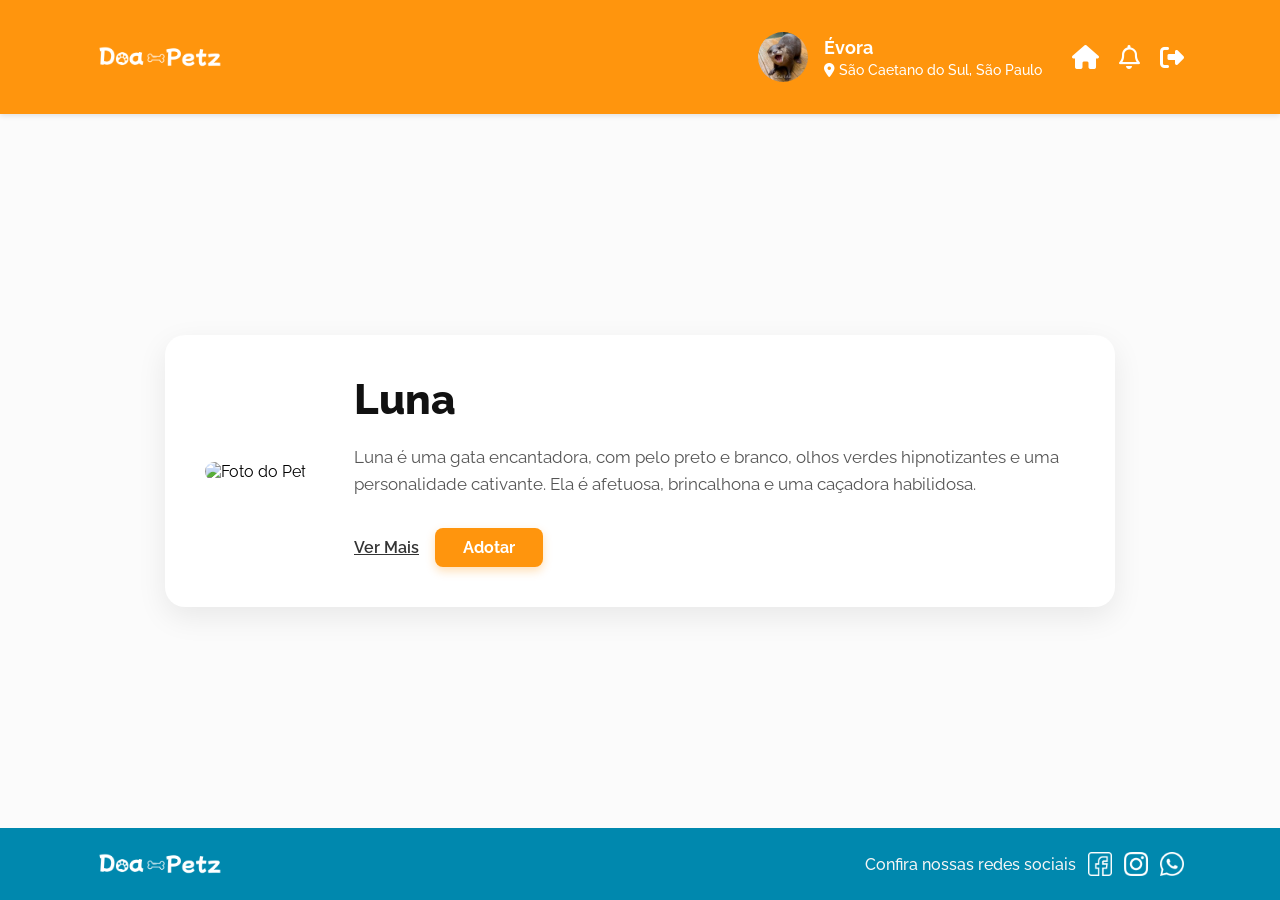
==== detalhes-pets.html @ 4693562c "Criaçao dos arquivos HTM CSS JS" ====
<!DOCTYPE html>
<html lang="pt-BR">
<head>
    <meta charset="UTF-8">
    <meta name="viewport" content="width=device-width, initial-scale=1.0">
    <title>Doa Petz - Detalhes do Pet</title>
    <!-- FontAwesome para os ícones -->
    <link rel="stylesheet" href="https://cdnjs.cloudflare.com/ajax/libs/font-awesome/6.4.0/css/all.min.css">
    <link rel="stylesheet" href="estilo.css">
</head>
<body class="pagina-detalhes">


    <!-- Cabeçalho Logado -->
    <header class="cabecalho-detalhes">
        <nav class="menu">
            <a href="encontrar-pets.html">
                <img class="logomarca" src="./Assets/doapetz-branco.png" alt="Logo DoaPetz">
            </a>
           
            <div class="perfil-cabecalho-detalhes">
                <div class="info-usuario">
                    <img src="./Assets/LONTRA.png" alt="Foto do Usuário" class="foto-perfil">
                    <div class="dados-usuario">
                        <span class="nome-usuario">Évora</span>
                        <span class="localizacao"><i class="fa-solid fa-location-dot"></i> São Caetano do Sul, São Paulo</span>
                    </div>
                </div>


                <div class="acoes-direita">
                    <a href="encontrar-pets.html" class="icone-cabecalho" title="Voltar para Encontrar Pets">
                        <i class="fa-solid fa-house"></i>
                    </a>
                    <div class="icone-cabecalho" title="Notificações">
                        <i class="fa-regular fa-bell"></i>
                    </div>
                    <!-- Botão de Sair unificado -->
                    <div class="icone-cabecalho" id="btn-sair" title="Sair da Conta" style="cursor: pointer;">
                        <i class="fa-solid fa-right-from-bracket"></i>
                    </div>
                </div>
            </div>
        </nav>
    </header>


    <main class="corpo-detalhe-pet">
        <div class="card-detalhe-container">
           
            <!-- Adicionamos um ID (imagem-pet) para o JavaScript conseguir trocar a foto -->
            <div class="detalhe-imagem">
                <img src="./Assets/luna2.webp" alt="Foto do Pet" id="imagem-pet">
            </div>


            <div class="detalhe-info">
                <!-- Adicionamos um ID (nome-pet) para o JavaScript trocar o título -->
                <h1 class="nome-pet-titulo" id="nome-pet">Luna</h1>
               
                <!-- Adicionamos um ID (descricao-pet) para o JavaScript trocar o texto -->
                <p class="descricao-pet-texto" id="descricao-pet">
                    Luna é uma gata encantadora, com pelo preto e branco, olhos verdes hipnotizantes e uma personalidade cativante. Ela é afetuosa, brincalhona e uma caçadora habilidosa.
                </p>
               
                <div class="botoes-acao-pet">
                    <button class="btn-ver-mais" id="btn-ver-mais">Ver Mais</button>
                    <button class="btn-adotar" id="btn-adotar">Adotar</button>
                </div>
            </div>
        </div>
    </main>


    <footer class="rodape">
        <div class="conteudo-rodape">
            <img class="logomarca" src="./Assets/doapetz-branco.png" alt="Logo DoaPetz">
            <div class="redes-sociais">
                <p>Confira nossas redes sociais</p>
                <img class="icone-social" src="./Assets/facebook.png" alt="Facebook">
                <img class="icone-social" src="./Assets/instagram.png" alt="Instagram">
                <img class="icone-social" src="./Assets/whatsapp.png" alt="WhatsApp">
            </div>
        </div>
    </footer>
---- estilo.css ----
@import url('https://fonts.googleapis.com/css2?family=Raleway:ital,wght@0,100;0,200;0,300;0,400;0,500;0,600;0,700;0,800;0,900;1,100;1,200;1,300;1,400;1,500;1,600;1,700;1,800;1,900&display=swap');
@import url('https://fonts.googleapis.com/css2?family=Mochiy+Pop+One&display=swap');

/* Definir propriedades Globais */
* {
    margin: 0px;
    padding: 0px;
    box-sizing: border-box;
    font-family: 'Raleway', sans-serif;
}

html {
    background-color: #fbfbfb;
}

/* Padronização da Logo em todas as páginas */
.logomarca {
    width: 130px;
    height: auto;
    display: block;
}

.titulo {
    font-size: 48px;
    font-weight: 700;
    line-height: 4rem;
    color: #33303E;
}

.descricao {
    font-size: 24px;
    font-weight: 500;
    line-height: 2.5rem;
    color: #4e4b59;
}

/* =========================================
   PADRONIZAÇÃO DA ALTURA DO CABEÇALHO
   ========================================= */
.cabecalho, .cabecalho-detalhes, .cabecalho-app {
    background-color: #ff950d !important;
    padding: 32px 0 !important; /* Altura unificada, robusta e idêntica em todas as telas */
    box-shadow: 0px 2px 5px rgba(0, 0, 0, 0.1);
    width: 100%;
}

.menu {
    width: 85%;
    margin: 0 auto;
    display: flex;
    flex-direction: row;
    justify-content: space-between;
    align-items: center;
}

.links-navegacao {
    display: flex;
    flex-direction: row;
    list-style-type: none;
    color: #fff;
}

.links-navegacao li a {
    text-decoration: none;
    padding: 16px;
    font-size: 1.4rem;
    font-weight: 600;
    color: #fff;
}

li.registrar a {
    color: #fff;
}

li.registrar a:hover {
    color: #fff;
    font-size: 1.5rem;
    padding: 0 10px;
    transition: 0.5s ease;
}

/* Corpo principal da Home */
.corpo {
    padding-top: 48px;
    padding-bottom: 48px;
}

.painel-principal {
    display: flex;
    flex-direction: row;
    align-items: center;
    width: 85%;
    margin: 0 auto;
    justify-content: space-between;
    margin-bottom: 128px;
}

.anuncio-petz {
    width: 50%;
    display: flex;
    flex-direction: column;
    align-items: flex-start;
    gap: 30px;
}

.botao-principal {
    font-size: 19px;
    font-family: 'Mochiy Pop One', sans-serif;
    padding: 16px 32px;
    background-color: #ff950d;
    color: #f5f5f5;
    border-radius: 10px;
    border: 1px solid #f5f5f5;
    cursor: pointer;
}

.imagens-petz {
    display: flex;
    flex-direction: row;
    gap: 30px;
}

.fotos-da-esquerda,
.fotos-da-direita {
    display: flex;
    flex-direction: column;
    justify-content: space-between;
}

.fotos-da-esquerda img {
    width: 10vw;
    border-radius: 8px;
}

.fotos-da-direita img {
    width: 22vw;
    border-radius: 8px;
}

/* Rodape */
.rodape {
    background-color: #0088ae;
}

.conteudo-rodape {
    padding-top: 24px;
    padding-bottom: 24px;
    width: 85%;
    margin: 0 auto;
    display: flex;
    flex-direction: row;
    justify-content: space-between;
    align-items: center;
}

.redes-sociais {
    display: flex;
    flex-direction: row;
    gap: 12px;
    align-items: center;
    font-weight: 500;
    font-size: 20px;
}

.redes-sociais p {
    color: #f5f5f5;
    margin: 0;
    font-size: 16px;
}

.icone-social {
    width: 24px;
    height: 24px;
}

.copyright {
    color: #f5f5f5;
    text-align: center;
    padding-bottom: 16px;
    margin: 0;
}

.copyright strong {
    font-weight: bold;
}

.redes-sociais img {
    filter: brightness(0) invert(1);
}

/* =========================
   ESTILOS DO MODAL
   ========================= */
.modal {
    display: none;
    position: fixed;
    z-index: 1000;
    left: 0;
    top: 0;
    width: 100%;
    height: 100%;
    background-color: rgba(0, 0, 0, 0.6);
    align-items: center;
    justify-content: center;
    backdrop-filter: blur(3px);
}

.modal-conteudo {
    background-color: #fbfbfb;
    padding: 40px;
    border-radius: 12px;
    width: 90%;
    max-width: 400px;
    box-shadow: 0 10px 25px rgba(0,0,0,0.2);
    position: relative;
    animation: descerModal 0.3s ease-out;
}

@keyframes descerModal {
    from { transform: translateY(-50px); opacity: 0; }
    to { transform: translateY(0); opacity: 1; }
}

.fechar-modal, .fechar-modal-pet {
    position: absolute;
    top: 15px;
    right: 20px;
    font-size: 28px;
    font-weight: bold;
    color: #4e4b59;
    cursor: pointer;
}

.fechar-modal:hover, .fechar-modal-pet:hover {
    color: #ff6e22;
}

.titulo-modal {
    font-size: 28px;
    font-weight: 700;
    color: #33303E;
    text-align: center;
    margin-bottom: 24px;
}

#form-login, #form-cadastro-pet {
    display: flex;
    flex-direction: column;
    gap: 20px;
}

.grupo-input {
    display: flex;
    flex-direction: column;
    gap: 8px;
}

.grupo-input label {
    font-weight: 600;
    color: #4e4b59;
    font-size: 16px;
}

.grupo-input input,
.grupo-input select,
.grupo-input textarea {
    padding: 12px;
    border: 1px solid #ccc;
    border-radius: 8px;
    font-size: 16px;
    outline: none;
    transition: border 0.3s;
    font-family: 'Raleway', sans-serif;
    resize: vertical; 
}

.grupo-input input:focus,
.grupo-input select:focus,
.grupo-input textarea:focus {
    border-color: #ff950d;
}

.botao-login {
    width: 100%;
    margin-top: 10px;
    font-size: 16px;
}

/* =========================================
   ESTILOS DA PÁGINA "ENCONTRAR PETS" (APP)
   ========================================= */
.fundo-laranja {
    background-color: #ff950d;
}

.info-usuario {
    display: flex;
    align-items: center;
    gap: 16px;
}

.foto-perfil {
    width: 50px;
    height: 50px;
    border-radius: 50%;
    object-fit: cover;
}

.dados-usuario {
    display: flex;
    flex-direction: column;
}

.nome-usuario {
    font-size: 18px;
    font-weight: 700;
}

.localizacao {
    font-size: 14px;
    font-weight: 500;
    margin-top: 4px;
}

/* Agrupamento da Direita (Casa + Sino) */
.acoes-direita {
    display: flex;
    align-items: center;
    gap: 20px;
}

.icone-cabecalho {
    color: #fff;
    font-size: 24px;
    text-decoration: none;
    cursor: pointer;
    transition: transform 0.3s;
}

.icone-cabecalho:hover {
    transform: scale(1.2);
    color: #fbfbfb;
}

.corpo-app {
    background-color: #fbfbfb;
    min-height: 80vh;
    padding: 40px 5%;
}

.titulo-app {
    font-size: 36px;
    font-weight: 700;
    color: #111;
    margin-bottom: 8px;
}

.descricao-app {
    font-size: 18px;
    color: #666;
    margin-bottom: 32px;
}

.barra-busca {
    display: flex;
    align-items: center;
    background-color: #fff;
    border: 1px solid #178fa6;
    border-radius: 50px;
    padding: 12px 24px;
    margin-bottom: 40px;
    max-width: 600px;
    margin-left: auto;
    margin-right: auto;
}

.barra-busca i {
    color: #178fa6;
    font-size: 20px;
    margin-right: 12px;
}

.barra-busca input {
    border: none;
    outline: none;
    width: 100%;
    font-size: 18px;
    color: #333;
    font-family: 'Raleway', sans-serif;
}

.barra-busca input::placeholder {
    color: #178fa6;
}

/* =========================================
   Grid de Cartões e Pets
   ========================================= */
.grid-pets {
    display: grid;
    grid-template-columns: repeat(auto-fill, minmax(280px, 1fr));
    gap: 32px;
    margin-bottom: 40px;
}

.cartao-pet {
    background-color: transparent; 
    border-radius: 20px;
    /* Sombra suave para destacar o cartão do fundo branco */
    box-shadow: 0 8px 20px rgba(0, 0, 0, 0.08); 
    transition: transform 0.3s, box-shadow 0.3s;
    position: relative;
    display: flex;
    flex-direction: column;
    cursor: pointer;
}

.cartao-pet:hover {
    transform: translateY(-5px);
    box-shadow: 0 12px 25px rgba(0, 0, 0, 0.12); /* Sombra um pouco mais forte ao passar o rato */
}

.cartao-pet img {
    width: 100%;
    height: 250px;
    object-fit: cover;
    border-radius: 20px 20px 0 0;
}

.info-pet {
    padding: 20px;
    position: relative;
    background-color: #fff;
    border-radius: 0 0 20px 20px;
}

.linha-titulo {
    display: flex;
    justify-content: space-between;
    align-items: center;
    margin-bottom: 8px;
}

.linha-titulo h3 {
    font-size: 24px;
    font-weight: 800;
    color: #111;
    margin: 0;
}

.icone-femea {
    color: #178fa6;
    font-size: 24px;
}

.icone-macho {
    color: #ff950d;
    font-size: 24px;
}

.info-pet p {
    color: #888;
    font-size: 16px;
    font-weight: 500;
    margin: 0;
    padding-bottom: 10px;
}

.btn-patinha {
    position: absolute;
    bottom: -20px;
    right: 20px;
    background-color: #ff950d;
    color: #fff;
    border: none;
    border-radius: 50%;
    width: 55px;
    height: 55px;
    font-size: 24px;
    cursor: pointer;
    box-shadow: 0 4px 10px rgba(255, 149, 13, 0.4);
    display: flex;
    align-items: center;
    justify-content: center;
    transition: 0.3s;
    z-index: 10;
}

.btn-patinha:hover {
    transform: scale(1.1);
}

.btn-patinha-inativo {
    background-color: #fff;
    color: #ff950d;
    border: 2px solid #eee;
    box-shadow: none;
}

/* =========================================
   ESTILOS DA PÁGINA "DETALHES DO PET"
   ========================================= */
.pagina-detalhes {
    background-color: #fbfbfb;
    display: flex;
    flex-direction: column;
    min-height: 100vh;
}

/* Alinhamento do Perfil do Usuário e Ícones na Direita do Cabeçalho Logado */
.perfil-cabecalho-detalhes {
    display: flex;
    align-items: center;
    gap: 30px;
    color: #fff;
}

.corpo-detalhe-pet {
    flex: 1;
    display: flex;
    align-items: center;
    justify-content: center;
    padding: 60px 20px;
}

.card-detalhe-container {
    background-color: #fff;
    border-radius: 20px;
    box-shadow: 0 10px 30px rgba(0,0,0,0.08);
    display: flex;
    flex-direction: row;
    gap: 48px;
    padding: 40px;
    max-width: 950px;
    width: 100%;
    align-items: center;
}

.detalhe-imagem img {
    width: 400px;
    height: 320px;
    object-fit: cover;
    border-radius: 12px;
}

.detalhe-info {
    display: flex;
    flex-direction: column;
    gap: 20px;
    flex: 1;
}

.nome-pet-titulo {
    font-size: 42px;
    font-weight: 800;
    color: #111;
}

.descricao-pet-texto {
    font-size: 17px;
    color: #555;
    line-height: 1.6;
}

.botoes-acao-pet {
    display: flex;
    gap: 16px;
    margin-top: 10px;
}

.btn-ver-mais {
    background-color: transparent;
    border: none;
    color: #333;
    font-weight: 600;
    font-size: 16px;
    cursor: pointer;
    text-decoration: underline;
}

.btn-adotar {
    background-color: #ff950d;
    color: #fff;
    border: none;
    padding: 10px 28px;
    border-radius: 8px;
    font-weight: 700;
    font-size: 16px;
    cursor: pointer;
    box-shadow: 0 4px 10px rgba(255, 149, 13, 0.3);
    transition: 0.3s;
}

.btn-adotar:hover {
    background-color: #e0820b;
}

/* Responsivo para celulares/tablets menores */
@media (max-width: 768px) {
    .card-detalhe-container {
        flex-direction: column;
        padding: 20px;
    }
    .detalhe-imagem img {
        width: 100%;
        height: 250px;
    }
    .perfil-cabecalho-detalhes {
        gap: 15px;
    }
    .dados-usuario {
        display: none;
    }
}

/* Correção do menu dinâmico no cabeçalho */
#menu-logado {
    display: none;
    align-items: center;
}
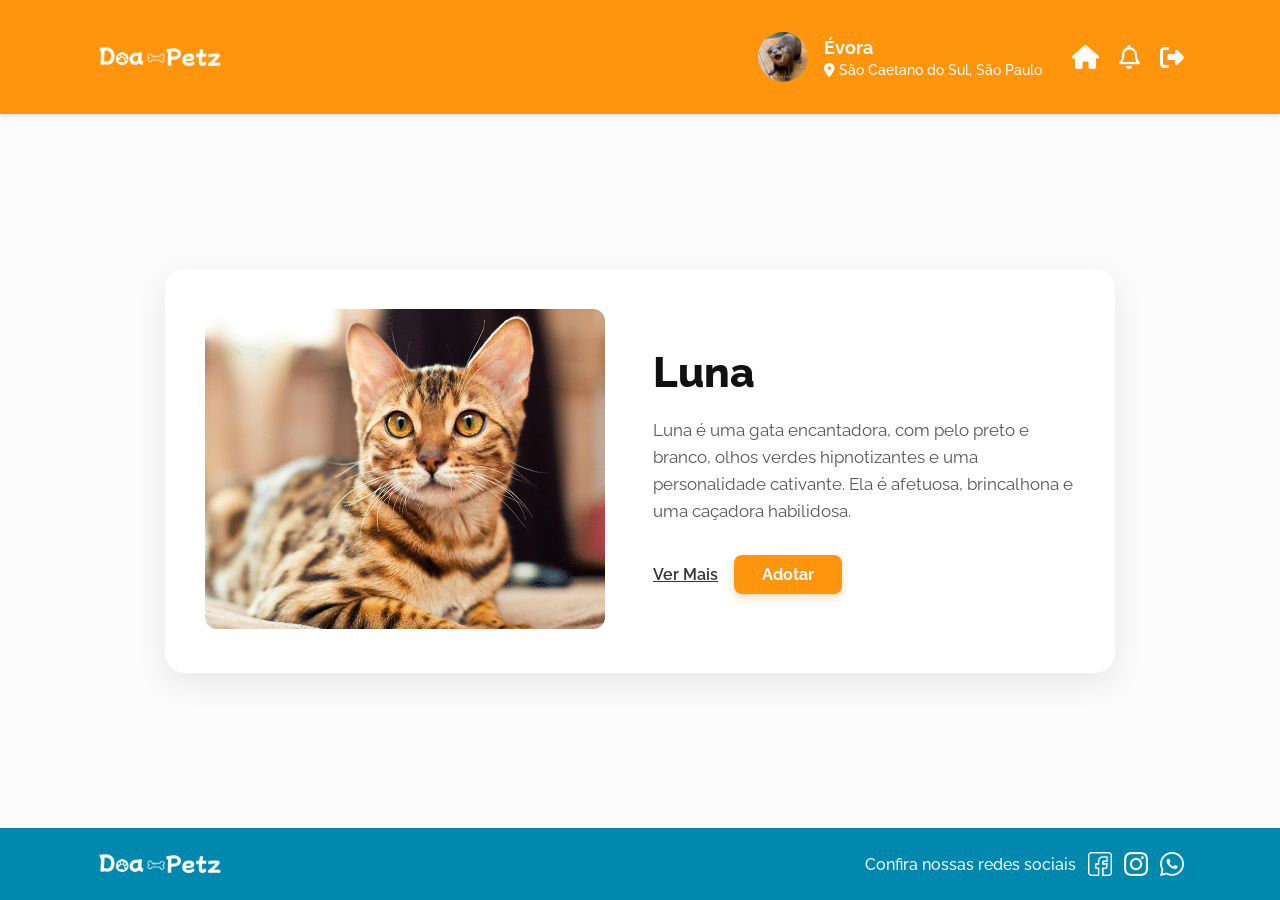
==== commit 708c4c94: "Criaçao dos arquivos HTM CSS JS" ====
--- a/detalhes-pets.html
+++ b/detalhes-pets.html
@@ -50,7 +50,7 @@
            
             <!-- Adicionamos um ID (imagem-pet) para o JavaScript conseguir trocar a foto -->
             <div class="detalhe-imagem">
-                <img src="./Assets/luna2.webp" alt="Foto do Pet" id="imagem-pet">
+                <img src="./Assets/luna.png" alt="Foto do Pet" id="imagem-pet">
             </div>
 
 
@@ -83,3 +83,65 @@
             </div>
         </div>
     </footer>
+    <script>
+        document.addEventListener("DOMContentLoaded", function() {
+    const parametros = new URLSearchParams(window.location.search)
+    const nomeDoPet = parametros.get("nome")
+    const fotoDoPet = parametros.get("foto")    
+    const descricoesPets = {
+"SPOT": "Spot é um Labrador muito dócil e amigável de 08 anos. Adora correr no parque, é super paciente com crianças e está procurando uma família amorosa para curtir a terceira idade.",
+"LUNA": "Luna é uma gata da raça Bengal, com 11 meses de idade. Extremamente curiosa, cheia de energia e adora brincar com bolinhas de corda.",
+"GEORGIA": "Georgia é uma Beagle de 4 anos muito charmosa. Adora um bom passeio ao ar livre e é uma excelente companheira para quem gosta de caminhar.",
+"MINGAU": "Mingau é um gato SRD de 2 anos, muito calmo, carinhoso e que adora tirar longos cochilos no sofá de casa.",
+"ALAN": "Alan é um Xenomorpho do filme Alien com apenas 5 dias de vida, ama brincar, adora de atenção, não gosta de outros seres vivos. É uma otima companhia que você não vai poder aproveitar. OBS: Não adote.",
+"FLOQUINHO": "Floquinho é um pequeno reptil com 71 anos, possui otimas habilidades para te manter distraido enquanto cuida dele, mas atenção, ele costuma fazer muita bagunça. Seus vizinhos vão amar!",
+"TESLA": "Tesla é a companhia perfeita para quem gosta de uma amizade silenciosa. Sendo uma enguia életrica com 10 anos, você pode apreciar a presença dela sem tocar.",
+"SAMIRA": "Samira é uma naja de 06 anos, peçonhenta, mas tem potencial para ser uma presença tranquila em sua casa se você ganhar sua confiança",
+"JULIANA": "Juliana é uma fofa lontra de apenas 01 ano de idade que ama atenção, carinho e vai tirar todas suas preocupações em segundos!",
+"CÉSAR": "Com seu nome inspirado em Planeta dos Macacos, César é um chimpanzé com 15 anos que possui um intelecto quase semelhante ao seu. Ele será um amigo incrivel para você que foi treinado e aprendeu libras.",
+"DENTINHA": "Não come há 2 meses... por sua conta e risco",
+"GARAU": "Uma ave gigante que promete ser um otimo vigia para você. Não há garantia de que ele não seja agressivo com você"
+    }
+
+       if (nomeDoPet) {
+                const tituloH1 = document.getElementById("nome-pet");
+                if (tituloH1) {
+                    tituloH1.innerText = nomeDoPet;
+                }
+
+                const textoDescricao = document.getElementById("descricao-pet")
+                if (textoDescricao) {
+                    const nomeMaiusculo = nomeDoPet.toUpperCase();
+                    if (descricoesPets[nomeMaiusculo]) {
+                        textoDescricao.innerText = descricoesPets[nomeMaiusculo];
+                    } else {
+                        textoDescricao.innerText = nomeDoPet + "é um amiguinho muito especial à procura de um lar!"
+                    }
+                }
+            }
+
+            if (fotoDoPet) {
+                const imagemTag = document.getElementById("imagem-pet")
+                if (imagemTag) {
+                    imagemTag.src = fotoDoPet
+                }
+            }
+            const btnAdotar = document.getElementById('btn-adotar')
+            const btnVerMais = document.getElementById('btn-ver-mais')
+
+
+            if (btnAdotar) {
+                btnAdotar.addEventListener('click', function () {
+         alert('Parabéns! Sua solicitação de adoção foi iniciada. Entraremos em contato! 🐾')
+                })
+            }
+            if (btnVerMais) {
+                btnVerMais.addEventListener('click', function () {
+    alert('Aqui você pode exibir informações adicionais de saúde, vacinas e histórico do pet!')
+                })
+            }
+        })
+    </script>
+</body>
+
+</html>
